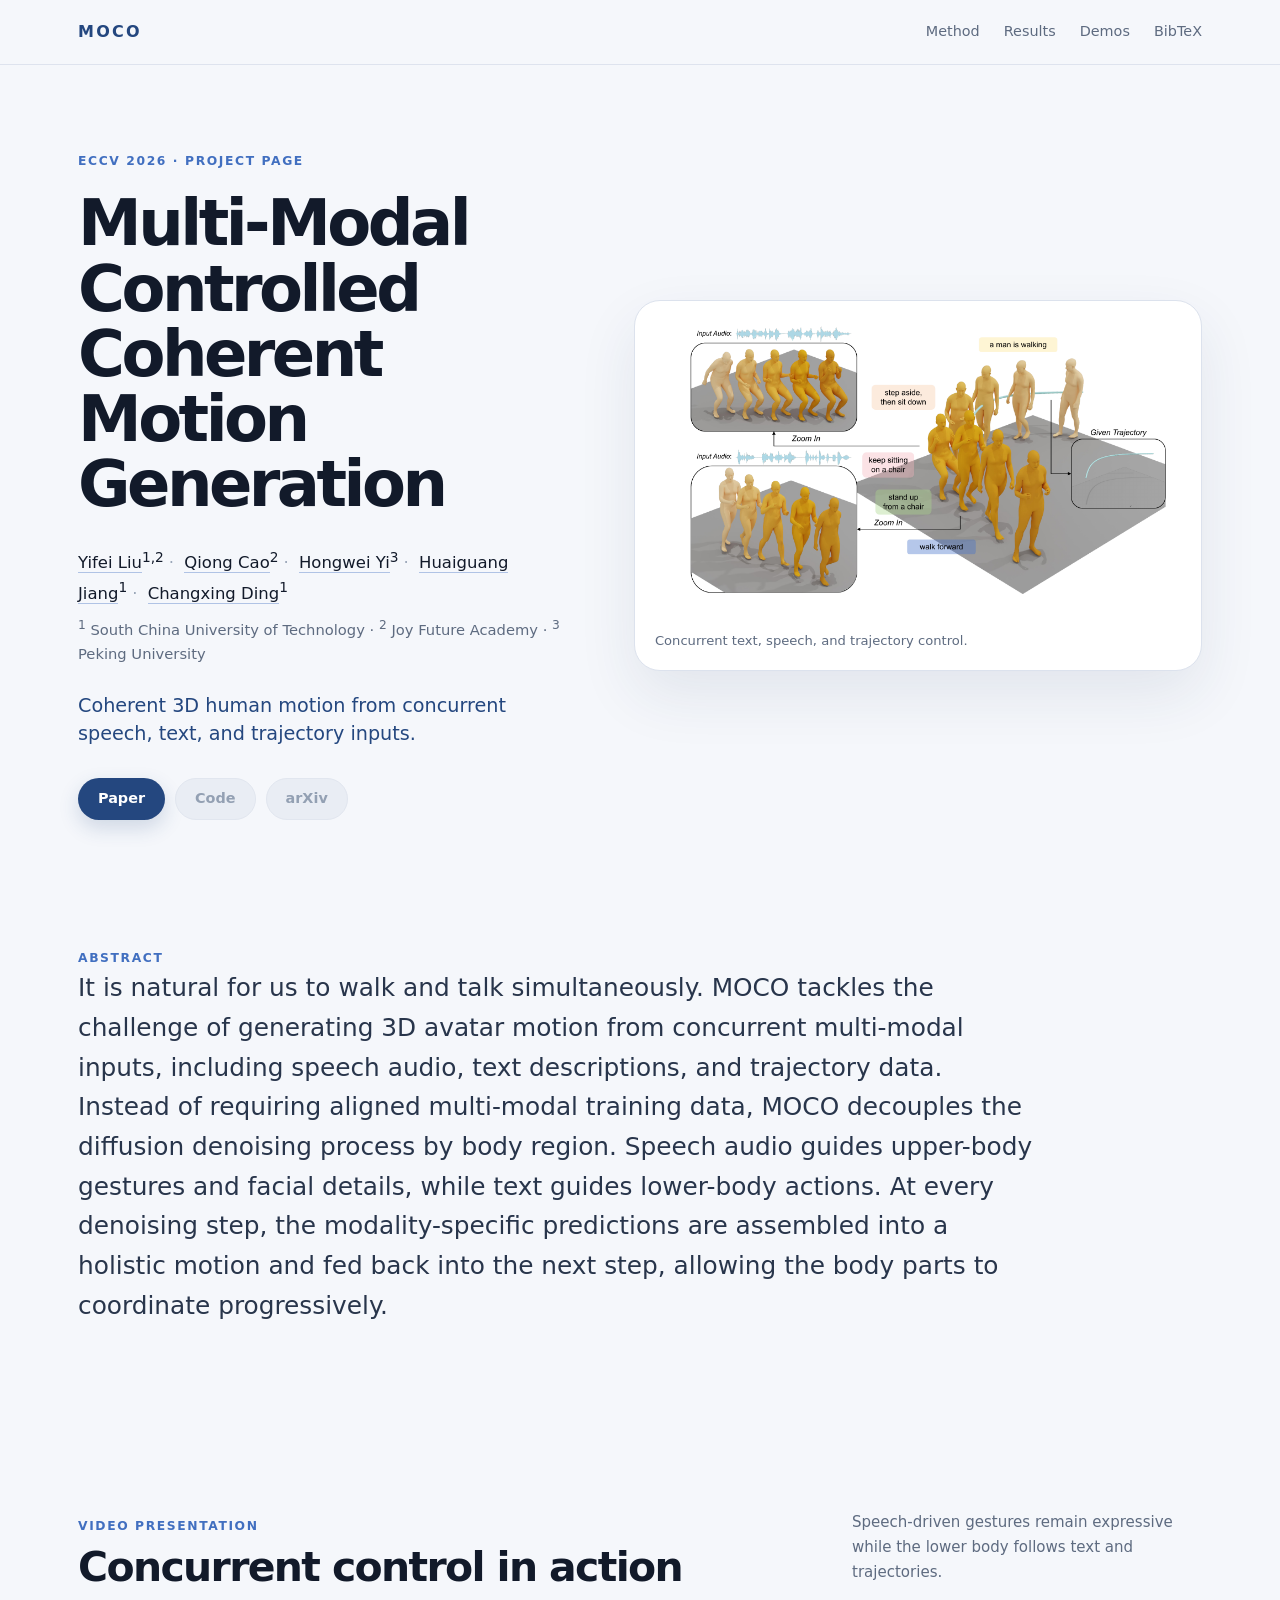
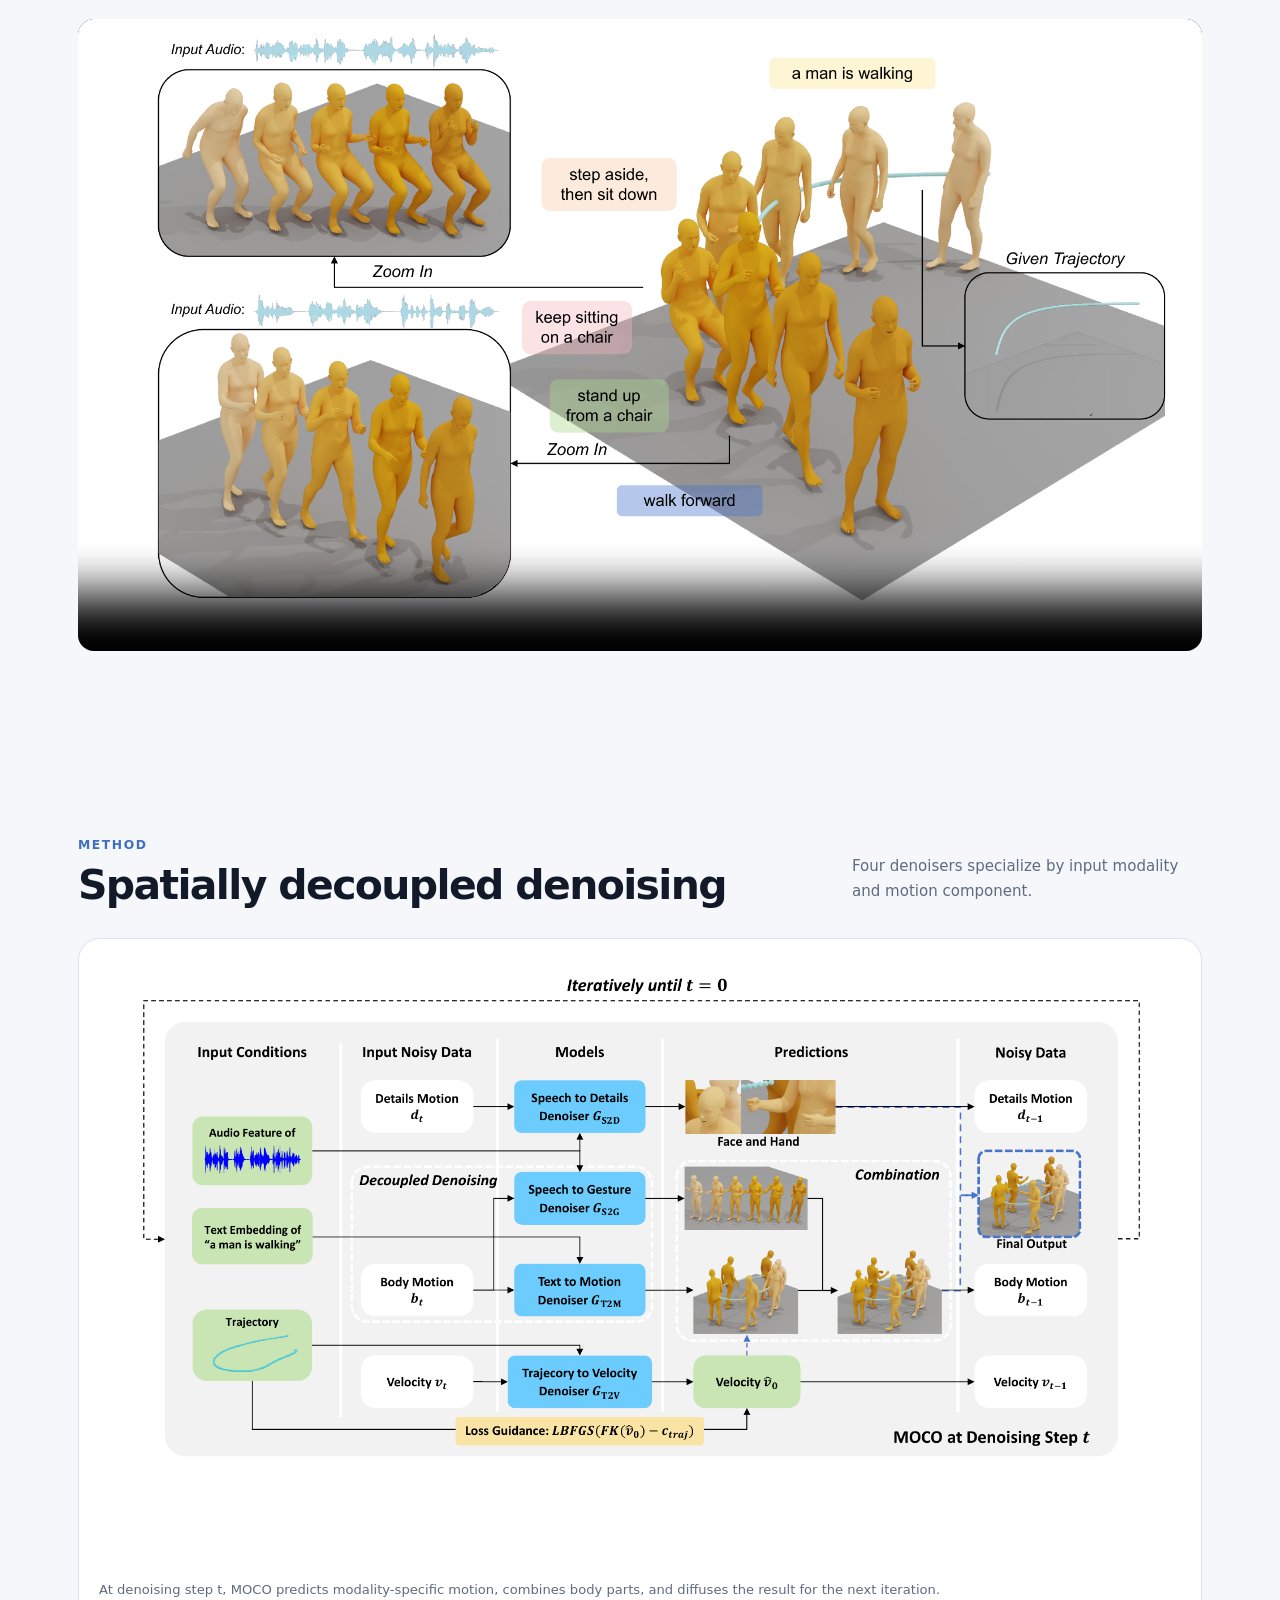
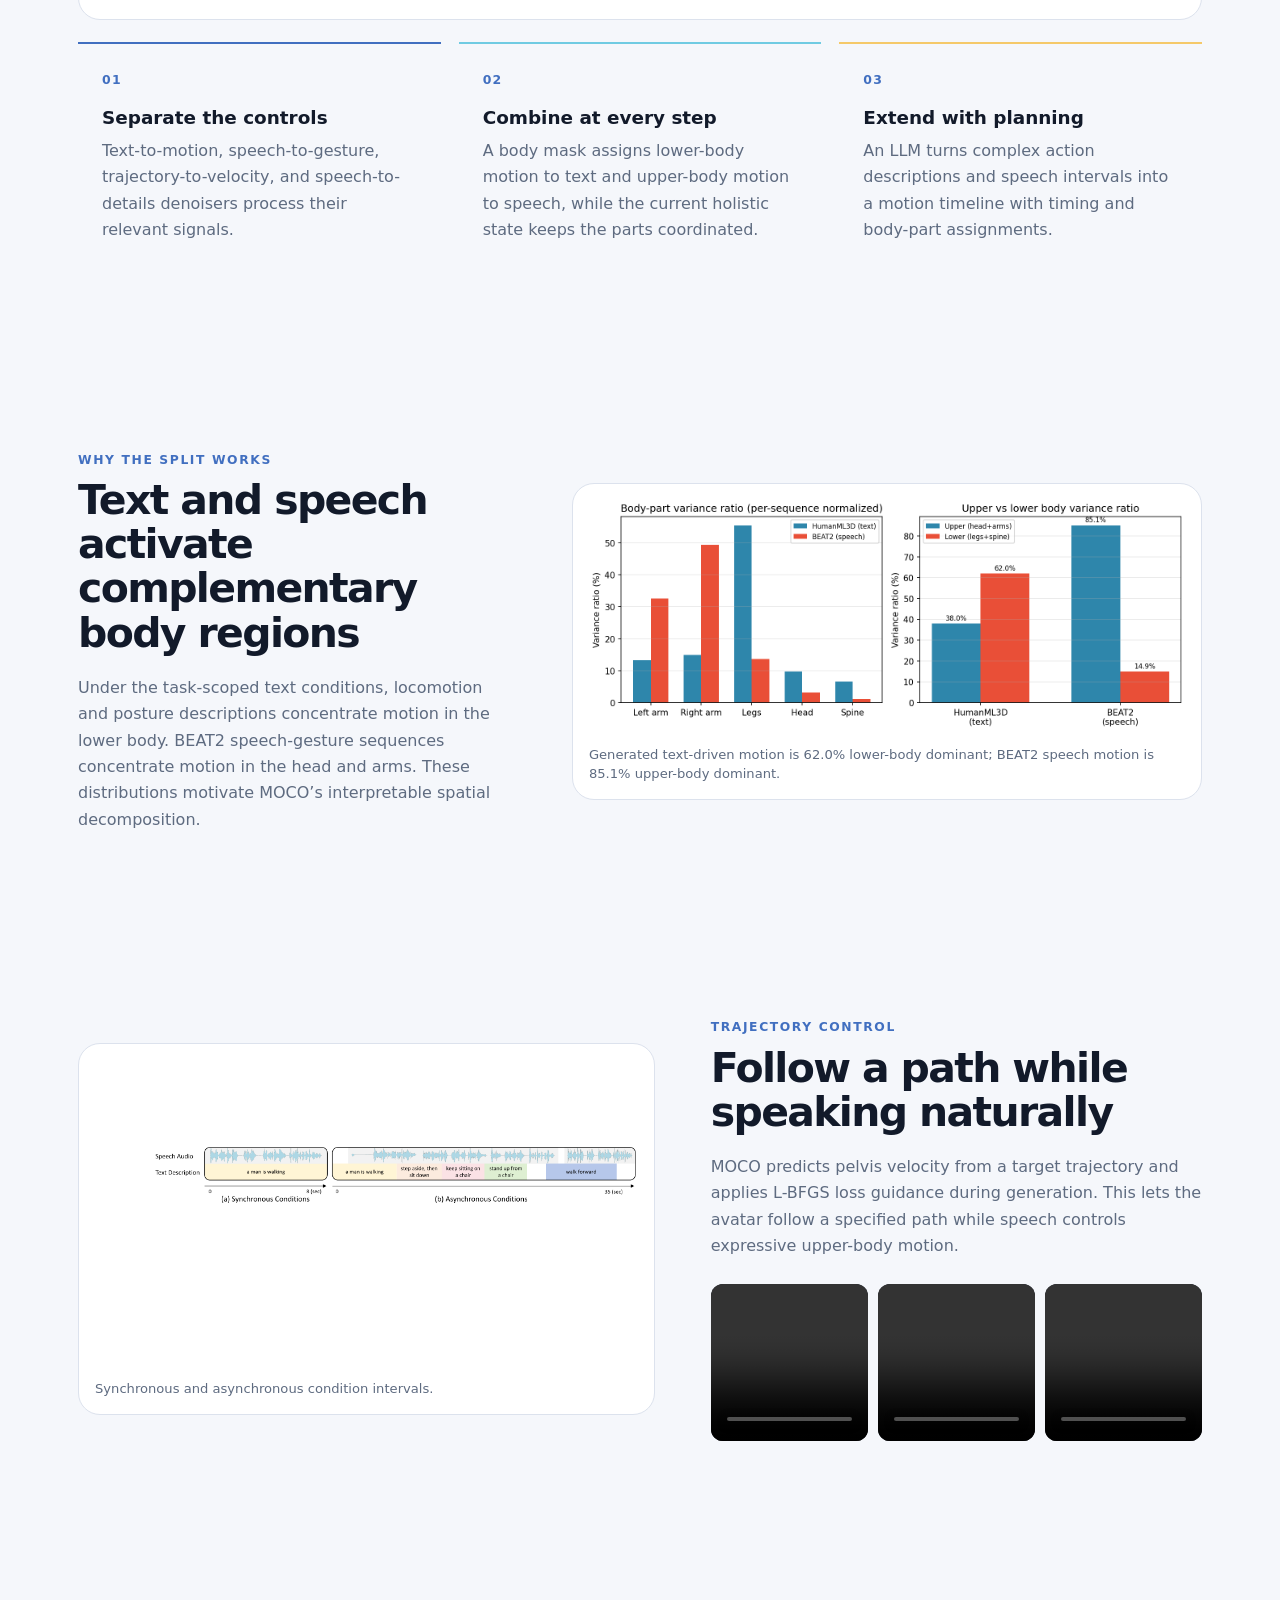
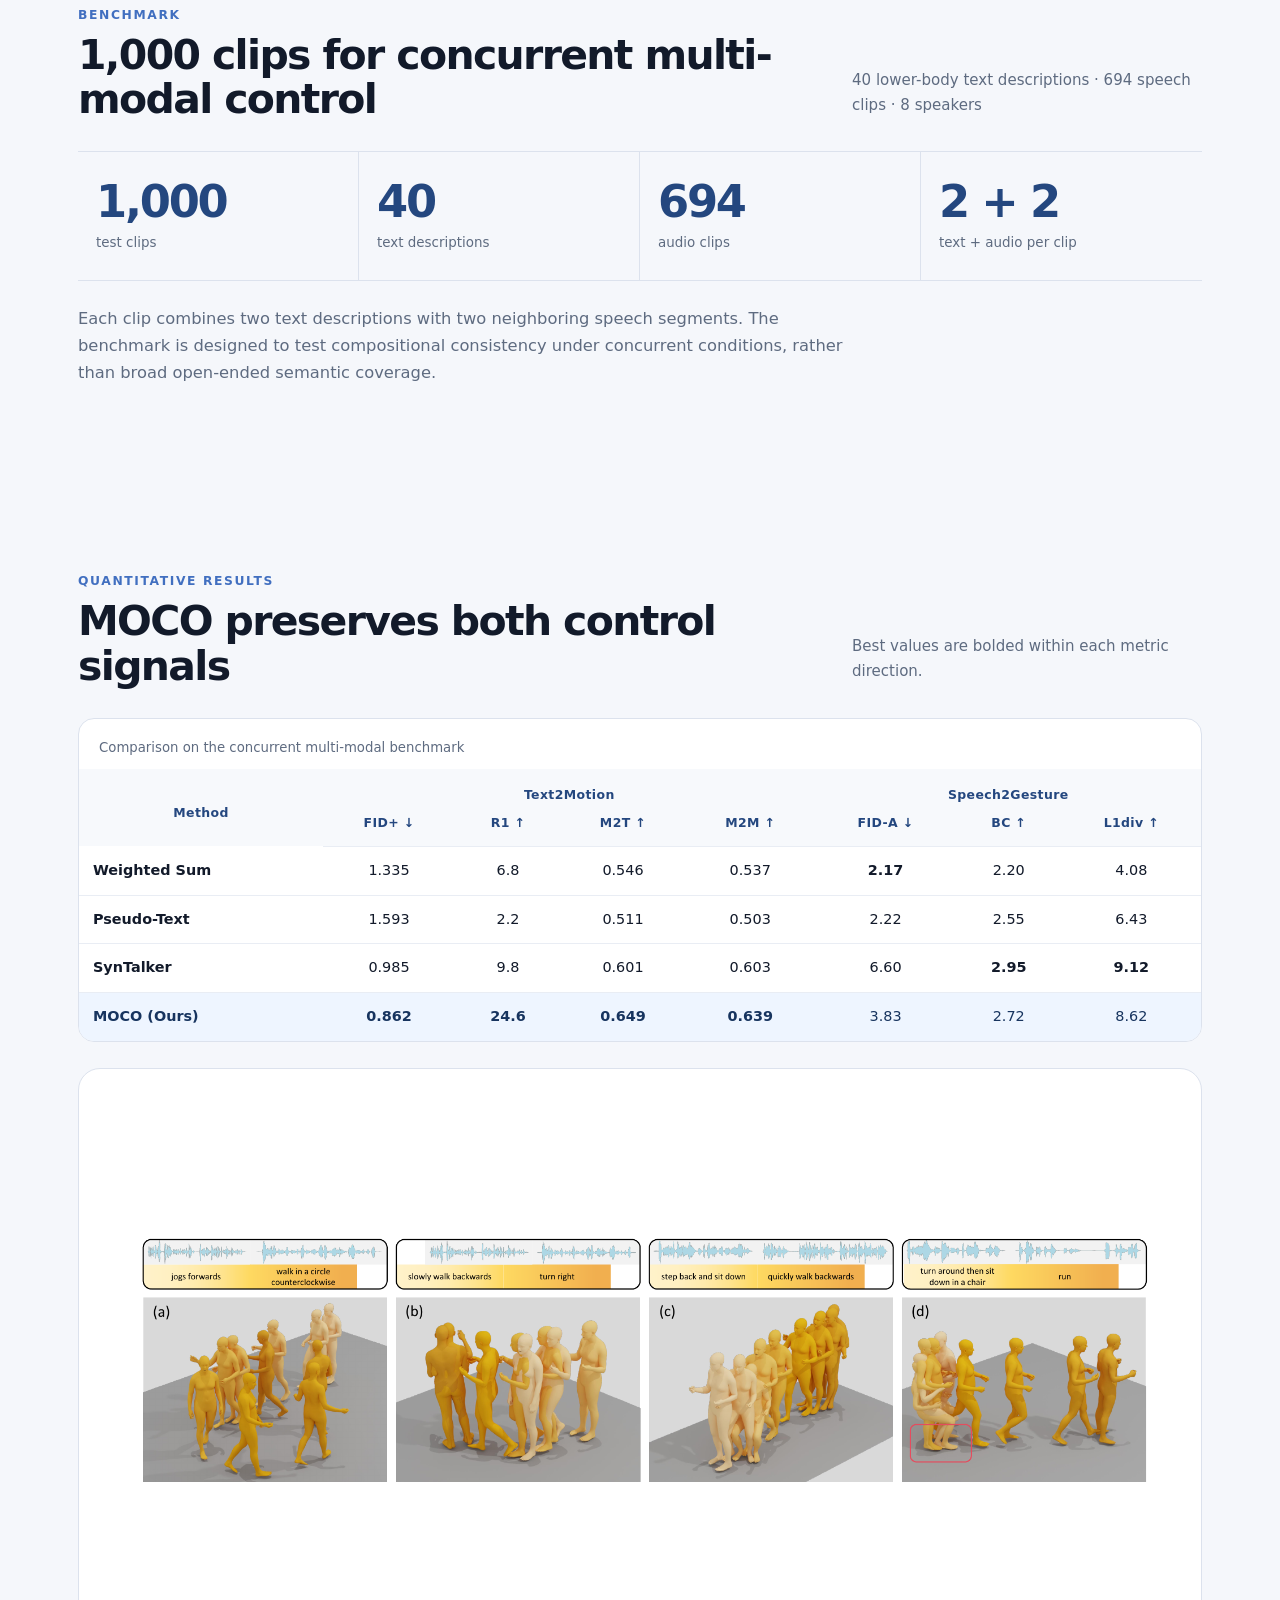
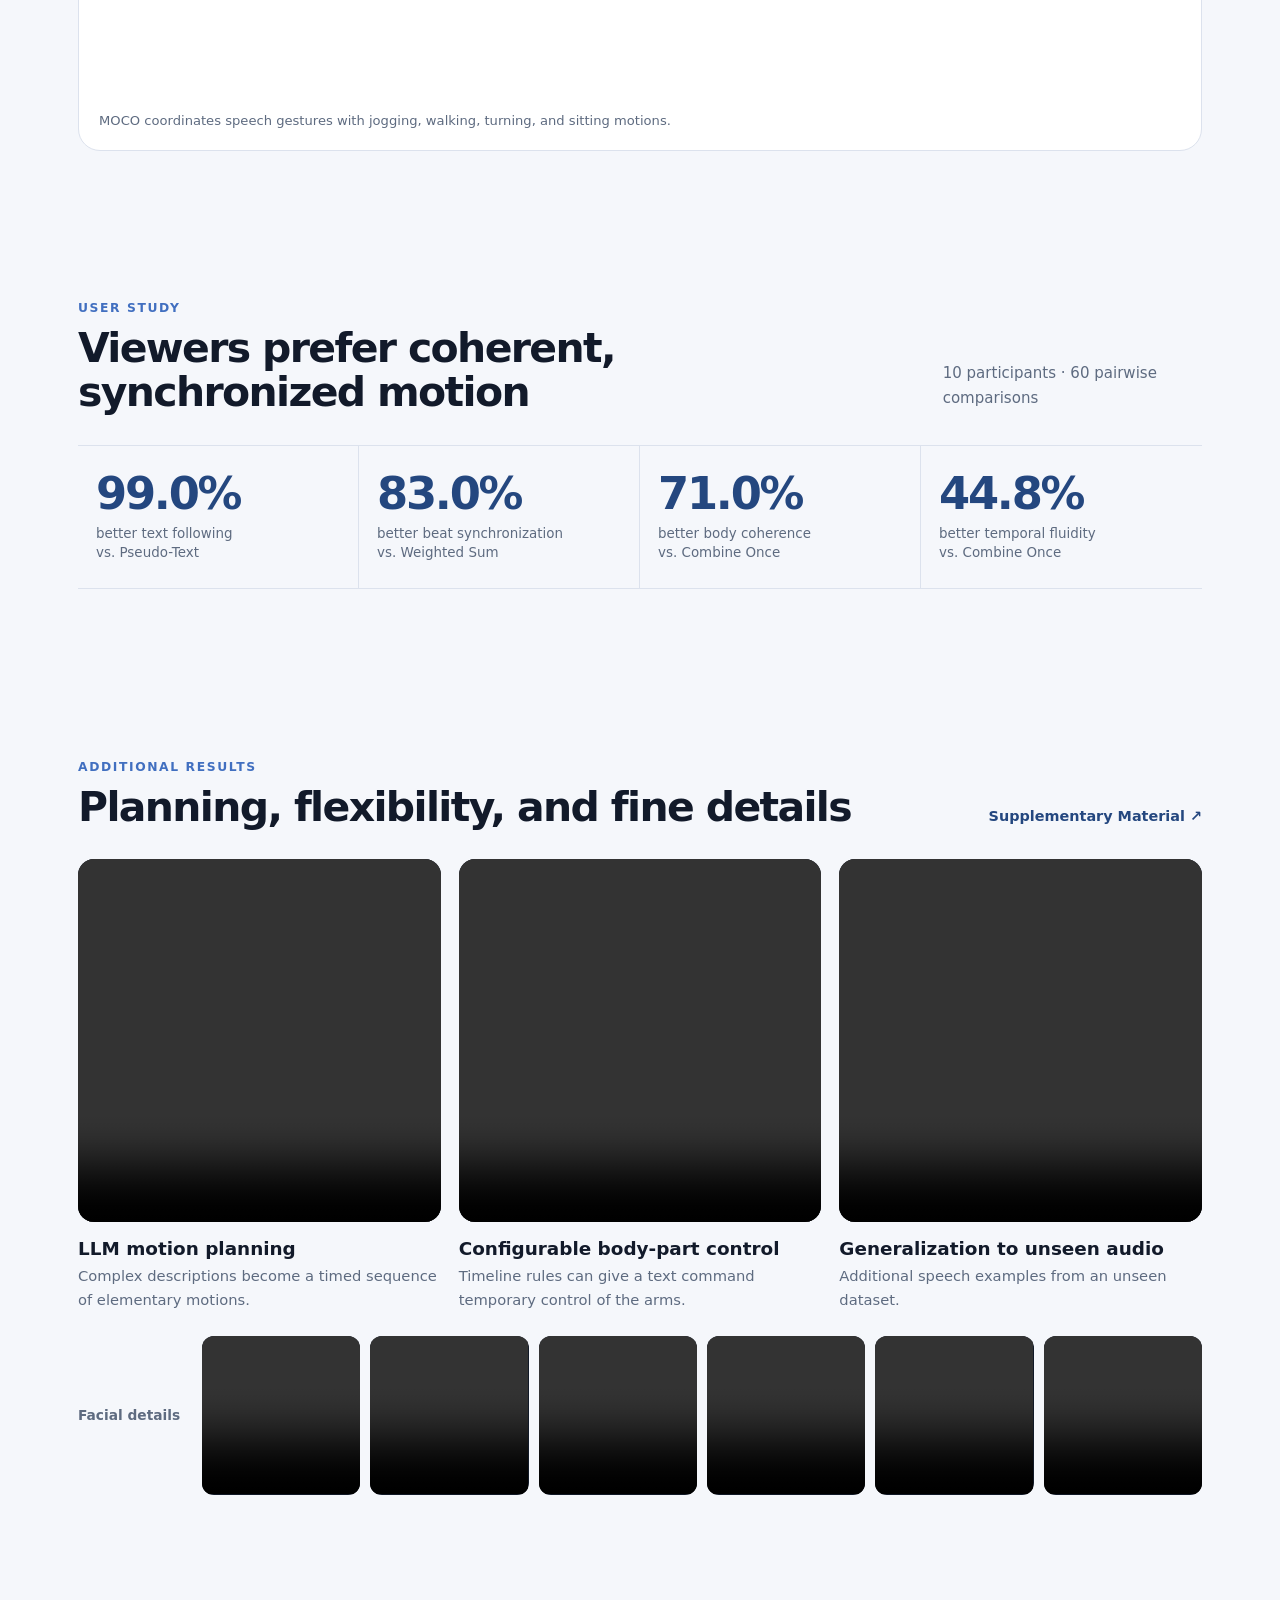
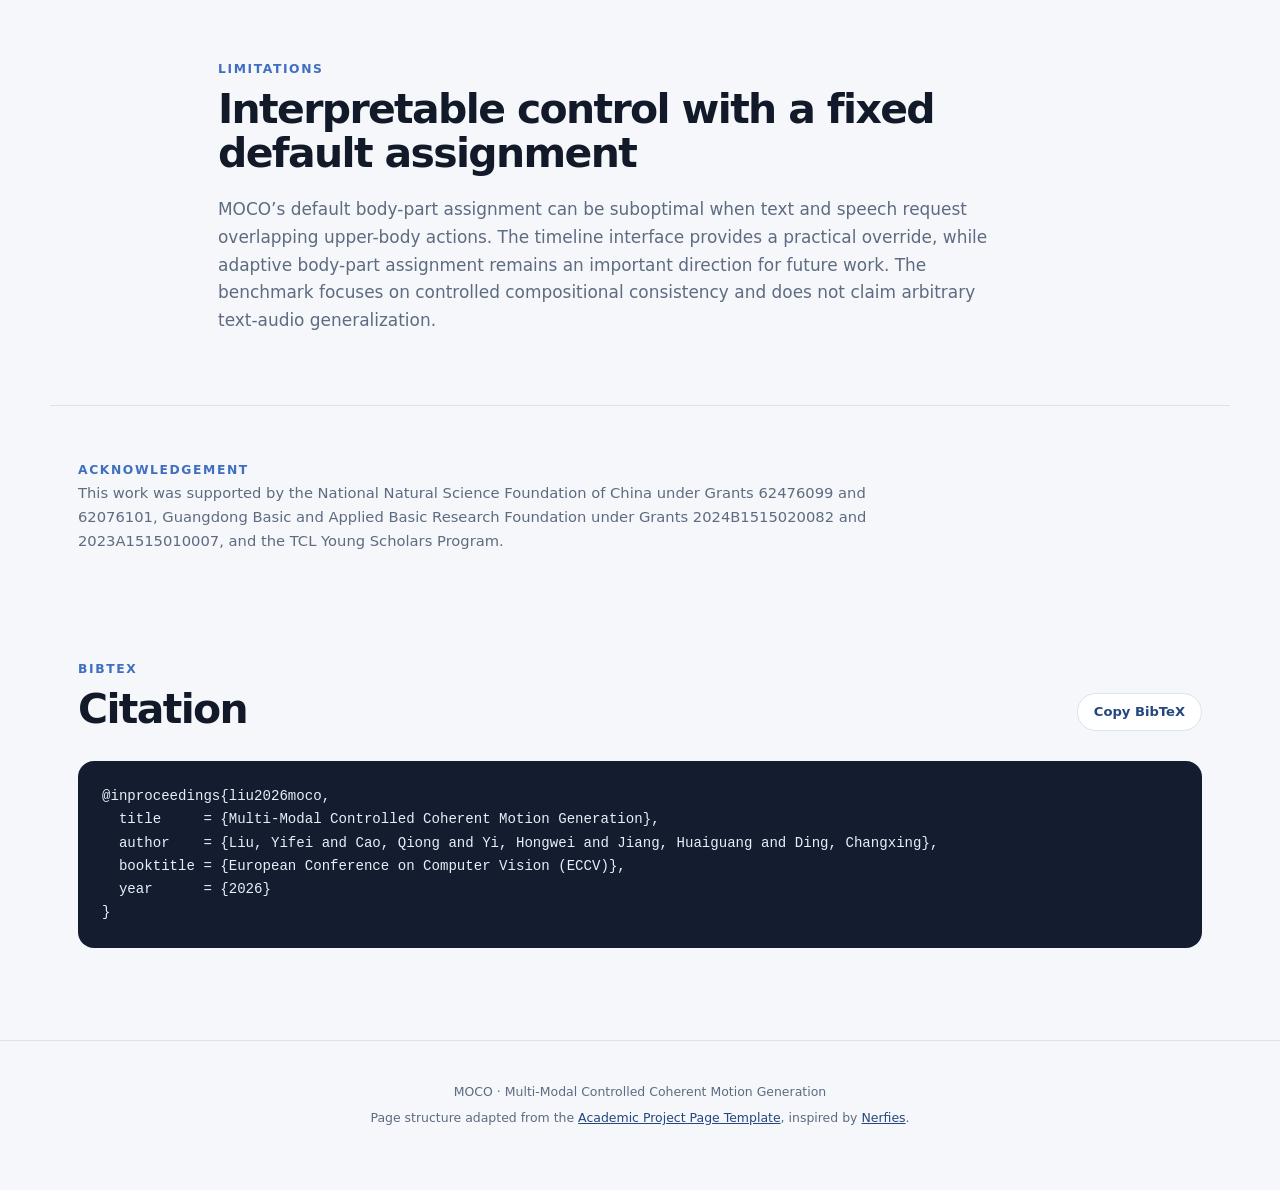
==== MOCO/index.html @ 4dd5d911 "Add MOCO project page" ====
<!doctype html>
<html lang="en">
  <head>
    <meta charset="UTF-8" />
    <meta name="viewport" content="width=device-width, initial-scale=1" />
    <meta name="theme-color" content="#f5f7fb" />
    <meta
      name="description"
      content="MOCO generates coherent 3D human motion from concurrent speech, text, and trajectory inputs."
    />
    <title>MOCO | Multi-Modal Controlled Coherent Motion Generation</title>
    <link rel="stylesheet" href="styles.css" />
  </head>
  <body>
    <header class="site-nav" aria-label="Primary navigation">
      <div class="nav-inner">
        <a class="brand" href="#top" aria-label="MOCO home">MOCO</a>
        <nav class="nav-links">
          <a href="#method">Method</a>
          <a href="#results">Results</a>
          <a href="#demos">Demos</a>
          <a href="#bibtex">BibTeX</a>
        </nav>
      </div>
    </header>

    <main id="top">
      <section class="hero section-shell">
        <div class="hero-copy">
          <p class="eyebrow">ECCV 2026 · Project Page</p>
          <h1>Multi-Modal Controlled Coherent Motion Generation</h1>
          <p class="authors">
            <a href="#authors">Yifei Liu</a><sup>1,2</sup><span>·</span>
            <a href="#authors">Qiong Cao</a><sup>2</sup><span>·</span>
            <a href="#authors">Hongwei Yi</a><sup>3</sup><span>·</span>
            <a href="#authors">Huaiguang Jiang</a><sup>1</sup><span>·</span>
            <a href="#authors">Changxing Ding</a><sup>1</sup>
          </p>
          <p class="affiliations" id="authors">
            <sup>1</sup> South China University of Technology ·
            <sup>2</sup> Joy Future Academy · <sup>3</sup> Peking University
          </p>
          <p class="hero-summary">
            Coherent 3D human motion from concurrent speech, text, and trajectory inputs.
          </p>
          <div class="hero-actions" aria-label="Project links">
            <a class="button button-primary" href="assets/docs/paper.pdf" target="_blank" rel="noreferrer">Paper</a>
            <span class="button button-muted" aria-disabled="true" title="Code link to be added">Code</span>
            <span class="button button-muted" aria-disabled="true" title="arXiv link to be added">arXiv</span>
          </div>
        </div>
        <figure class="hero-figure">
          <img src="assets/images/teaser.png" alt="MOCO generating a walking motion from speech, text, and a trajectory" />
          <figcaption>Concurrent text, speech, and trajectory control.</figcaption>
        </figure>
      </section>

      <section class="section-shell intro-section" id="abstract">
        <div class="section-kicker">Abstract</div>
        <p class="lead">
          It is natural for us to walk and talk simultaneously. MOCO tackles the challenge of
          generating 3D avatar motion from concurrent multi-modal inputs, including speech audio,
          text descriptions, and trajectory data. Instead of requiring aligned multi-modal training
          data, MOCO decouples the diffusion denoising process by body region. Speech audio guides
          upper-body gestures and facial details, while text guides lower-body actions. At every
          denoising step, the modality-specific predictions are assembled into a holistic motion
          and fed back into the next step, allowing the body parts to coordinate progressively.
        </p>
      </section>

      <section class="section-shell media-section" id="demos">
        <div class="section-heading">
          <div>
            <div class="section-kicker">Video Presentation</div>
            <h2>Concurrent control in action</h2>
          </div>
          <p class="section-note">Speech-driven gestures remain expressive while the lower body follows text and trajectories.</p>
        </div>
        <div class="video-frame video-frame-wide">
          <video controls playsinline preload="metadata" poster="assets/images/teaser.png">
            <source src="assets/videos/demo.mp4" type="video/mp4" />
            Your browser does not support the video tag.
          </video>
        </div>
      </section>

      <section class="section-shell" id="method">
        <div class="section-heading">
          <div>
            <div class="section-kicker">Method</div>
            <h2>Spatially decoupled denoising</h2>
          </div>
          <p class="section-note">Four denoisers specialize by input modality and motion component.</p>
        </div>
        <figure class="figure-card figure-card-large">
          <img src="assets/images/framework.png" alt="MOCO framework with speech, text, and trajectory denoisers" loading="lazy" />
          <figcaption>
            At denoising step <em>t</em>, MOCO predicts modality-specific motion, combines body parts,
            and diffuses the result for the next iteration.
          </figcaption>
        </figure>
        <div class="method-grid">
          <article>
            <span class="method-number">01</span>
            <h3>Separate the controls</h3>
            <p>Text-to-motion, speech-to-gesture, trajectory-to-velocity, and speech-to-details denoisers process their relevant signals.</p>
          </article>
          <article>
            <span class="method-number">02</span>
            <h3>Combine at every step</h3>
            <p>A body mask assigns lower-body motion to text and upper-body motion to speech, while the current holistic state keeps the parts coordinated.</p>
          </article>
          <article>
            <span class="method-number">03</span>
            <h3>Extend with planning</h3>
            <p>An LLM turns complex action descriptions and speech intervals into a motion timeline with timing and body-part assignments.</p>
          </article>
        </div>
      </section>

      <section class="section-shell split-section">
        <div class="split-copy">
          <div class="section-kicker">Why the split works</div>
          <h2>Text and speech activate complementary body regions</h2>
          <p>
            Under the task-scoped text conditions, locomotion and posture descriptions concentrate
            motion in the lower body. BEAT2 speech-gesture sequences concentrate motion in the head
            and arms. These distributions motivate MOCO’s interpretable spatial decomposition.
          </p>
        </div>
        <figure class="figure-card">
          <img src="assets/images/body-stats.png" alt="Body-part variance comparison between text-driven and speech-driven motion" loading="lazy" />
          <figcaption>Generated text-driven motion is 62.0% lower-body dominant; BEAT2 speech motion is 85.1% upper-body dominant.</figcaption>
        </figure>
      </section>

      <section class="section-shell split-section trajectory-section">
        <figure class="figure-card">
          <img src="assets/images/condition-example.png" alt="Synchronous and asynchronous multi-modal conditions" loading="lazy" />
          <figcaption>Synchronous and asynchronous condition intervals.</figcaption>
        </figure>
        <div class="split-copy">
          <div class="section-kicker">Trajectory control</div>
          <h2>Follow a path while speaking naturally</h2>
          <p>
            MOCO predicts pelvis velocity from a target trajectory and applies L-BFGS loss guidance
            during generation. This lets the avatar follow a specified path while speech controls
            expressive upper-body motion.
          </p>
          <div class="mini-video-grid" aria-label="Trajectory control examples">
            <video controls playsinline preload="none"><source src="assets/videos/trajectory-1.mp4" type="video/mp4" /></video>
            <video controls playsinline preload="none"><source src="assets/videos/trajectory-2.mp4" type="video/mp4" /></video>
            <video controls playsinline preload="none"><source src="assets/videos/trajectory-3.mp4" type="video/mp4" /></video>
          </div>
        </div>
      </section>

      <section class="section-shell benchmark-section">
        <div class="section-heading">
          <div>
            <div class="section-kicker">Benchmark</div>
            <h2>1,000 clips for concurrent multi-modal control</h2>
          </div>
          <p class="section-note">40 lower-body text descriptions · 694 speech clips · 8 speakers</p>
        </div>
        <div class="benchmark-strip">
          <div><strong>1,000</strong><span>test clips</span></div>
          <div><strong>40</strong><span>text descriptions</span></div>
          <div><strong>694</strong><span>audio clips</span></div>
          <div><strong>2 + 2</strong><span>text + audio per clip</span></div>
        </div>
        <p class="benchmark-copy">
          Each clip combines two text descriptions with two neighboring speech segments. The
          benchmark is designed to test compositional consistency under concurrent conditions,
          rather than broad open-ended semantic coverage.
        </p>
      </section>

      <section class="section-shell" id="results">
        <div class="section-heading">
          <div>
            <div class="section-kicker">Quantitative results</div>
            <h2>MOCO preserves both control signals</h2>
          </div>
          <p class="section-note">Best values are bolded within each metric direction.</p>
        </div>
        <div class="table-wrap">
          <table>
            <caption>Comparison on the concurrent multi-modal benchmark</caption>
            <thead>
              <tr>
                <th rowspan="2">Method</th>
                <th colspan="4">Text2Motion</th>
                <th colspan="3">Speech2Gesture</th>
              </tr>
              <tr>
                <th>FID+ ↓</th><th>R1 ↑</th><th>M2T ↑</th><th>M2M ↑</th>
                <th>FID-A ↓</th><th>BC ↑</th><th>L1div ↑</th>
              </tr>
            </thead>
            <tbody>
              <tr><th>Weighted Sum</th><td>1.335</td><td>6.8</td><td>0.546</td><td>0.537</td><td><strong>2.17</strong></td><td>2.20</td><td>4.08</td></tr>
              <tr><th>Pseudo-Text</th><td>1.593</td><td>2.2</td><td>0.511</td><td>0.503</td><td>2.22</td><td>2.55</td><td>6.43</td></tr>
              <tr><th>SynTalker</th><td>0.985</td><td>9.8</td><td>0.601</td><td>0.603</td><td>6.60</td><td><strong>2.95</strong></td><td><strong>9.12</strong></td></tr>
              <tr class="ours"><th>MOCO (Ours)</th><td><strong>0.862</strong></td><td><strong>24.6</strong></td><td><strong>0.649</strong></td><td><strong>0.639</strong></td><td>3.83</td><td>2.72</td><td>8.62</td></tr>
            </tbody>
          </table>
        </div>
        <figure class="figure-card figure-card-large result-figure">
          <img src="assets/images/qualitative.png" alt="Qualitative samples generated by MOCO" loading="lazy" />
          <figcaption>MOCO coordinates speech gestures with jogging, walking, turning, and sitting motions.</figcaption>
        </figure>
      </section>

      <section class="section-shell study-section">
        <div class="section-heading">
          <div>
            <div class="section-kicker">User study</div>
            <h2>Viewers prefer coherent, synchronized motion</h2>
          </div>
          <p class="section-note">10 participants · 60 pairwise comparisons</p>
        </div>
        <div class="preference-grid">
          <div><strong>99.0%</strong><span>better text following<br />vs. Pseudo-Text</span></div>
          <div><strong>83.0%</strong><span>better beat synchronization<br />vs. Weighted Sum</span></div>
          <div><strong>71.0%</strong><span>better body coherence<br />vs. Combine Once</span></div>
          <div><strong>44.8%</strong><span>better temporal fluidity<br />vs. Combine Once</span></div>
        </div>
      </section>

      <section class="section-shell gallery-section">
        <div class="section-heading">
          <div>
            <div class="section-kicker">Additional results</div>
            <h2>Planning, flexibility, and fine details</h2>
          </div>
          <a class="text-link" href="assets/docs/supplementary.pdf" target="_blank" rel="noreferrer">Supplementary Material ↗</a>
        </div>
        <div class="video-gallery">
          <article class="gallery-item gallery-item-wide">
            <div class="video-frame"><video controls playsinline preload="none"><source src="assets/videos/motion-planning.mp4" type="video/mp4" /></video></div>
            <h3>LLM motion planning</h3>
            <p>Complex descriptions become a timed sequence of elementary motions.</p>
          </article>
          <article class="gallery-item gallery-item-wide">
            <div class="video-frame"><video controls playsinline preload="none"><source src="assets/videos/flexibility.mp4" type="video/mp4" /></video></div>
            <h3>Configurable body-part control</h3>
            <p>Timeline rules can give a text command temporary control of the arms.</p>
          </article>
          <article class="gallery-item gallery-item-wide">
            <div class="video-frame"><video controls playsinline preload="none"><source src="assets/videos/generalization.mp4" type="video/mp4" /></video></div>
            <h3>Generalization to unseen audio</h3>
            <p>Additional speech examples from an unseen dataset.</p>
          </article>
        </div>
        <div class="facial-row" aria-label="Facial detail examples">
          <div class="facial-label">Facial details</div>
          <video controls playsinline preload="none"><source src="assets/videos/facial-video_1.mp4" type="video/mp4" /></video>
          <video controls playsinline preload="none"><source src="assets/videos/facial-video_2.mp4" type="video/mp4" /></video>
          <video controls playsinline preload="none"><source src="assets/videos/facial-video_3.mp4" type="video/mp4" /></video>
          <video controls playsinline preload="none"><source src="assets/videos/facial-video_4.mp4" type="video/mp4" /></video>
          <video controls playsinline preload="none"><source src="assets/videos/facial-video_5.mp4" type="video/mp4" /></video>
          <video controls playsinline preload="none"><source src="assets/videos/facial-video_6.mp4" type="video/mp4" /></video>
        </div>
      </section>

      <section class="section-shell limitations-section">
        <div class="section-kicker">Limitations</div>
        <h2>Interpretable control with a fixed default assignment</h2>
        <p>
          MOCO’s default body-part assignment can be suboptimal when text and speech request
          overlapping upper-body actions. The timeline interface provides a practical override, while
          adaptive body-part assignment remains an important direction for future work. The benchmark
          focuses on controlled compositional consistency and does not claim arbitrary text-audio
          generalization.
        </p>
      </section>

      <section class="section-shell ack-section">
        <div class="section-kicker">Acknowledgement</div>
        <p>
          This work was supported by the National Natural Science Foundation of China under Grants
          62476099 and 62076101, Guangdong Basic and Applied Basic Research Foundation under Grants
          2024B1515020082 and 2023A1515010007, and the TCL Young Scholars Program.
        </p>
      </section>

      <section class="section-shell bibtex-section" id="bibtex">
        <div class="section-heading">
          <div>
            <div class="section-kicker">BibTeX</div>
            <h2>Citation</h2>
          </div>
          <button class="copy-button" type="button" data-copy-target="bibtex-code">Copy BibTeX</button>
        </div>
        <pre id="bibtex-code"><code>@inproceedings{liu2026moco,
  title     = {Multi-Modal Controlled Coherent Motion Generation},
  author    = {Liu, Yifei and Cao, Qiong and Yi, Hongwei and Jiang, Huaiguang and Ding, Changxing},
  booktitle = {European Conference on Computer Vision (ECCV)},
  year      = {2026}
}</code></pre>
      </section>
    </main>

    <footer class="site-footer">
      <p>MOCO · Multi-Modal Controlled Coherent Motion Generation</p>
      <p>Page structure adapted from the <a href="https://github.com/eliahuhorwitz/Academic-project-page-template" target="_blank" rel="noreferrer">Academic Project Page Template</a>, inspired by <a href="https://nerfies.github.io/" target="_blank" rel="noreferrer">Nerfies</a>.</p>
    </footer>
    <script src="script.js"></script>
  </body>
</html>
---- MOCO/styles.css ----
:root {
  --ink: #121a2a;
  --muted: #5e6b80;
  --line: #dce2ed;
  --surface: #ffffff;
  --canvas: #f5f7fb;
  --blue: #416fc0;
  --blue-dark: #24477f;
  --cyan: #70cbe2;
  --gold: #f5c969;
  --max: 1180px;
  font-family: Inter, ui-sans-serif, system-ui, -apple-system, BlinkMacSystemFont, "Segoe UI", sans-serif;
  color: var(--ink);
  background: var(--canvas);
  font-synthesis: none;
  text-rendering: optimizeLegibility;
}

* { box-sizing: border-box; }
html { scroll-behavior: smooth; }
body { margin: 0; background: var(--canvas); line-height: 1.65; }
img, video { display: block; max-width: 100%; }
a { color: inherit; }

.site-nav {
  position: sticky;
  top: 0;
  z-index: 10;
  background: rgba(245, 247, 251, 0.92);
  border-bottom: 1px solid rgba(220, 226, 237, 0.9);
  backdrop-filter: blur(14px);
}
.nav-inner { max-width: var(--max); margin: 0 auto; padding: 0 28px; height: 64px; display: flex; align-items: center; justify-content: space-between; }
.brand { text-decoration: none; font-weight: 850; letter-spacing: 0.14em; font-size: 1rem; color: var(--blue-dark); }
.nav-links { display: flex; gap: 24px; font-size: 0.9rem; color: var(--muted); }
.nav-links a { text-decoration: none; }
.nav-links a:hover, .text-link:hover { color: var(--blue); }

.section-shell { max-width: var(--max); margin: 0 auto; padding: 92px 28px; }
.hero { min-height: 720px; padding-top: 86px; display: grid; grid-template-columns: minmax(0, 0.92fr) minmax(0, 1.08fr); gap: 72px; align-items: center; }
.hero-copy { max-width: 580px; }
.eyebrow, .section-kicker { color: var(--blue); font-size: 0.77rem; font-weight: 800; letter-spacing: 0.13em; text-transform: uppercase; }
.eyebrow { margin: 0 0 20px; }
h1, h2, h3, p { margin-top: 0; }
h1 { font-size: clamp(2.8rem, 5vw, 5.2rem); line-height: 1.02; letter-spacing: -0.055em; margin-bottom: 28px; }
h2 { font-size: clamp(2rem, 3.2vw, 3.1rem); line-height: 1.08; letter-spacing: -0.04em; margin: 8px 0 20px; }
h3 { font-size: 1.15rem; line-height: 1.2; margin-bottom: 9px; }
.authors { font-size: 1.03rem; margin-bottom: 8px; }
.authors a { text-decoration: none; border-bottom: 1px solid rgba(65, 111, 192, 0.38); }
.authors span { color: #9aa6b8; margin: 0 5px; }
.affiliations { color: var(--muted); font-size: 0.92rem; margin-bottom: 26px; }
.hero-summary { font-size: 1.2rem; line-height: 1.45; color: var(--blue-dark); max-width: 480px; margin-bottom: 30px; }
.hero-actions { display: flex; flex-wrap: wrap; gap: 10px; }
.button { display: inline-flex; align-items: center; justify-content: center; min-height: 42px; padding: 0 19px; border-radius: 999px; font-size: 0.9rem; font-weight: 750; text-decoration: none; border: 1px solid transparent; }
.button-primary { color: #fff; background: var(--blue-dark); box-shadow: 0 8px 20px rgba(36, 71, 127, 0.18); }
.button-primary:hover { background: #17345f; }
.button-muted { color: #93a0b3; background: #e9edf4; border-color: #e1e6ef; cursor: default; }
.hero-figure { margin: 0; padding: 18px; background: var(--surface); border: 1px solid var(--line); border-radius: 26px; box-shadow: 0 24px 60px rgba(33, 52, 86, 0.09); }
.hero-figure img { width: 100%; border-radius: 16px; background: #fff; }
figcaption { color: var(--muted); font-size: 0.82rem; line-height: 1.45; padding: 13px 2px 2px; }

.intro-section { padding-top: 36px; padding-bottom: 90px; }
.lead { max-width: 960px; font-size: clamp(1.22rem, 2vw, 1.55rem); line-height: 1.6; color: #28354b; }
.section-heading { display: flex; align-items: end; justify-content: space-between; gap: 40px; margin-bottom: 30px; }
.section-heading h2 { margin-bottom: 0; }
.section-note { max-width: 350px; color: var(--muted); font-size: 0.94rem; margin-bottom: 4px; }
.figure-card { margin: 0; padding: 14px; background: var(--surface); border: 1px solid var(--line); border-radius: 22px; }
.figure-card img { width: 100%; border-radius: 12px; background: #fff; }
.figure-card-large { padding: 18px; }
.figure-card-large img { border-radius: 14px; }
.media-section { padding-top: 70px; }
.video-frame { overflow: hidden; border-radius: 16px; background: #111927; }
.video-frame video { width: 100%; aspect-ratio: 1 / 1; object-fit: contain; background: #0e1523; }
.video-frame-wide video { aspect-ratio: 16 / 9; }

.method-grid { display: grid; grid-template-columns: repeat(3, 1fr); gap: 18px; margin-top: 22px; }
.method-grid article { padding: 26px 24px 22px; border-top: 2px solid var(--line); }
.method-grid article:nth-child(1) { border-color: var(--blue); }
.method-grid article:nth-child(2) { border-color: var(--cyan); }
.method-grid article:nth-child(3) { border-color: var(--gold); }
.method-number { display: block; color: var(--blue); font-size: 0.78rem; font-weight: 850; letter-spacing: 0.1em; margin-bottom: 16px; }
.method-grid p, .split-copy p, .benchmark-copy, .limitations-section p, .ack-section p { color: var(--muted); margin-bottom: 0; }

.split-section { display: grid; grid-template-columns: minmax(0, 0.82fr) minmax(0, 1.18fr); gap: 56px; align-items: center; }
.split-copy { max-width: 520px; }
.split-copy h2 { max-width: 520px; }
.trajectory-section { grid-template-columns: minmax(0, 1.08fr) minmax(0, 0.92fr); }
.trajectory-section .split-copy { order: 2; }
.mini-video-grid { display: grid; grid-template-columns: repeat(3, 1fr); gap: 10px; margin-top: 24px; }
.mini-video-grid video { width: 100%; aspect-ratio: 1 / 1; object-fit: cover; border-radius: 12px; background: #111927; }

.benchmark-section { padding-top: 72px; }
.benchmark-strip { display: grid; grid-template-columns: repeat(4, 1fr); border-top: 1px solid var(--line); border-bottom: 1px solid var(--line); margin-bottom: 25px; }
.benchmark-strip div { padding: 28px 18px; border-right: 1px solid var(--line); }
.benchmark-strip div:last-child { border-right: 0; }
.benchmark-strip strong, .preference-grid strong { display: block; font-size: clamp(1.9rem, 3.5vw, 3.1rem); line-height: 1; letter-spacing: -0.05em; color: var(--blue-dark); }
.benchmark-strip span, .preference-grid span { display: block; margin-top: 9px; color: var(--muted); font-size: 0.84rem; line-height: 1.35; }
.benchmark-copy { max-width: 780px; font-size: 1.02rem; }

.table-wrap { overflow-x: auto; border: 1px solid var(--line); border-radius: 16px; background: var(--surface); }
table { width: 100%; min-width: 780px; border-collapse: collapse; font-size: 0.9rem; }
caption { text-align: left; padding: 18px 20px 10px; color: var(--muted); font-size: 0.83rem; }
th, td { padding: 12px 14px; text-align: center; border-bottom: 1px solid #e9edf4; white-space: nowrap; }
thead th { color: var(--blue-dark); font-size: 0.78rem; letter-spacing: 0.03em; background: #f7f9fc; }
thead tr:first-child th { border-bottom: 0; padding-top: 16px; padding-bottom: 4px; }
thead tr:last-child th { padding-top: 4px; }
tbody th { text-align: left; font-weight: 700; }
tbody tr:last-child th, tbody tr:last-child td { border-bottom: 0; }
tbody tr.ours { background: #eef5ff; color: #17345f; }
.result-figure { margin-top: 26px; }

.study-section { padding-top: 55px; }
.preference-grid { display: grid; grid-template-columns: repeat(4, 1fr); border-top: 1px solid var(--line); border-bottom: 1px solid var(--line); }
.preference-grid div { padding: 26px 18px; border-right: 1px solid var(--line); }
.preference-grid div:last-child { border-right: 0; }

.gallery-section { padding-top: 76px; }
.text-link { color: var(--blue-dark); font-weight: 750; text-decoration: none; font-size: 0.9rem; }
.video-gallery { display: grid; grid-template-columns: repeat(3, 1fr); gap: 18px; }
.gallery-item { min-width: 0; }
.gallery-item h3 { margin: 16px 0 4px; }
.gallery-item p { color: var(--muted); font-size: 0.92rem; margin-bottom: 0; }
.facial-row { display: grid; grid-template-columns: 0.72fr repeat(6, 1fr); gap: 10px; align-items: center; margin-top: 24px; }
.facial-row video { width: 100%; aspect-ratio: 1 / 1; object-fit: cover; border-radius: 12px; background: #111927; }
.facial-label { color: var(--muted); font-size: 0.86rem; font-weight: 750; }

.limitations-section { max-width: 900px; padding-top: 72px; padding-bottom: 70px; }
.limitations-section h2 { max-width: 760px; }
.limitations-section p { max-width: 800px; font-size: 1.06rem; }
.ack-section { border-top: 1px solid var(--line); padding-top: 54px; padding-bottom: 50px; }
.ack-section p { max-width: 820px; font-size: 0.92rem; }
.bibtex-section { padding-top: 55px; }
.copy-button { border: 1px solid var(--line); background: var(--surface); color: var(--blue-dark); border-radius: 999px; min-height: 38px; padding: 0 16px; font: inherit; font-size: 0.82rem; font-weight: 750; cursor: pointer; }
.copy-button:hover { border-color: var(--blue); }
pre { overflow-x: auto; margin: 0; padding: 24px; border-radius: 16px; background: #141d2f; color: #e8eef9; font: 0.88rem/1.65 ui-monospace, SFMono-Regular, Menlo, Consolas, monospace; }
.site-footer { padding: 36px 28px 56px; border-top: 1px solid var(--line); text-align: center; color: var(--muted); font-size: 0.78rem; }
.site-footer p { margin: 5px 0; }
.site-footer a { color: var(--blue-dark); }

@media (max-width: 900px) {
  .hero { grid-template-columns: 1fr; gap: 38px; min-height: auto; }
  .hero-copy { max-width: 680px; }
  .hero-figure { max-width: 780px; }
  .split-section, .trajectory-section { grid-template-columns: 1fr; gap: 30px; }
  .trajectory-section .split-copy { order: initial; }
  .facial-row { grid-template-columns: repeat(3, 1fr); }
  .facial-label { grid-column: 1 / -1; }
}

@media (max-width: 680px) {
  .nav-inner { height: 58px; padding: 0 18px; }
  .nav-links { gap: 12px; font-size: 0.78rem; }
  .section-shell { padding: 64px 18px; }
  .hero { padding-top: 54px; }
  h1 { font-size: clamp(2.6rem, 13vw, 4rem); }
  h2 { font-size: 2rem; }
  .section-heading { display: block; }
  .section-note { margin-top: 14px; }
  .method-grid, .video-gallery { grid-template-columns: 1fr; }
  .benchmark-strip, .preference-grid { grid-template-columns: repeat(2, 1fr); }
  .benchmark-strip div:nth-child(2), .preference-grid div:nth-child(2) { border-right: 0; }
  .benchmark-strip div:nth-child(-n+2), .preference-grid div:nth-child(-n+2) { border-bottom: 1px solid var(--line); }
  .benchmark-strip div { padding: 22px 14px; }
  .preference-grid div { padding: 22px 14px; }
  .mini-video-grid { gap: 7px; }
  .facial-row { gap: 7px; }
  pre { padding: 17px; font-size: 0.78rem; }
}
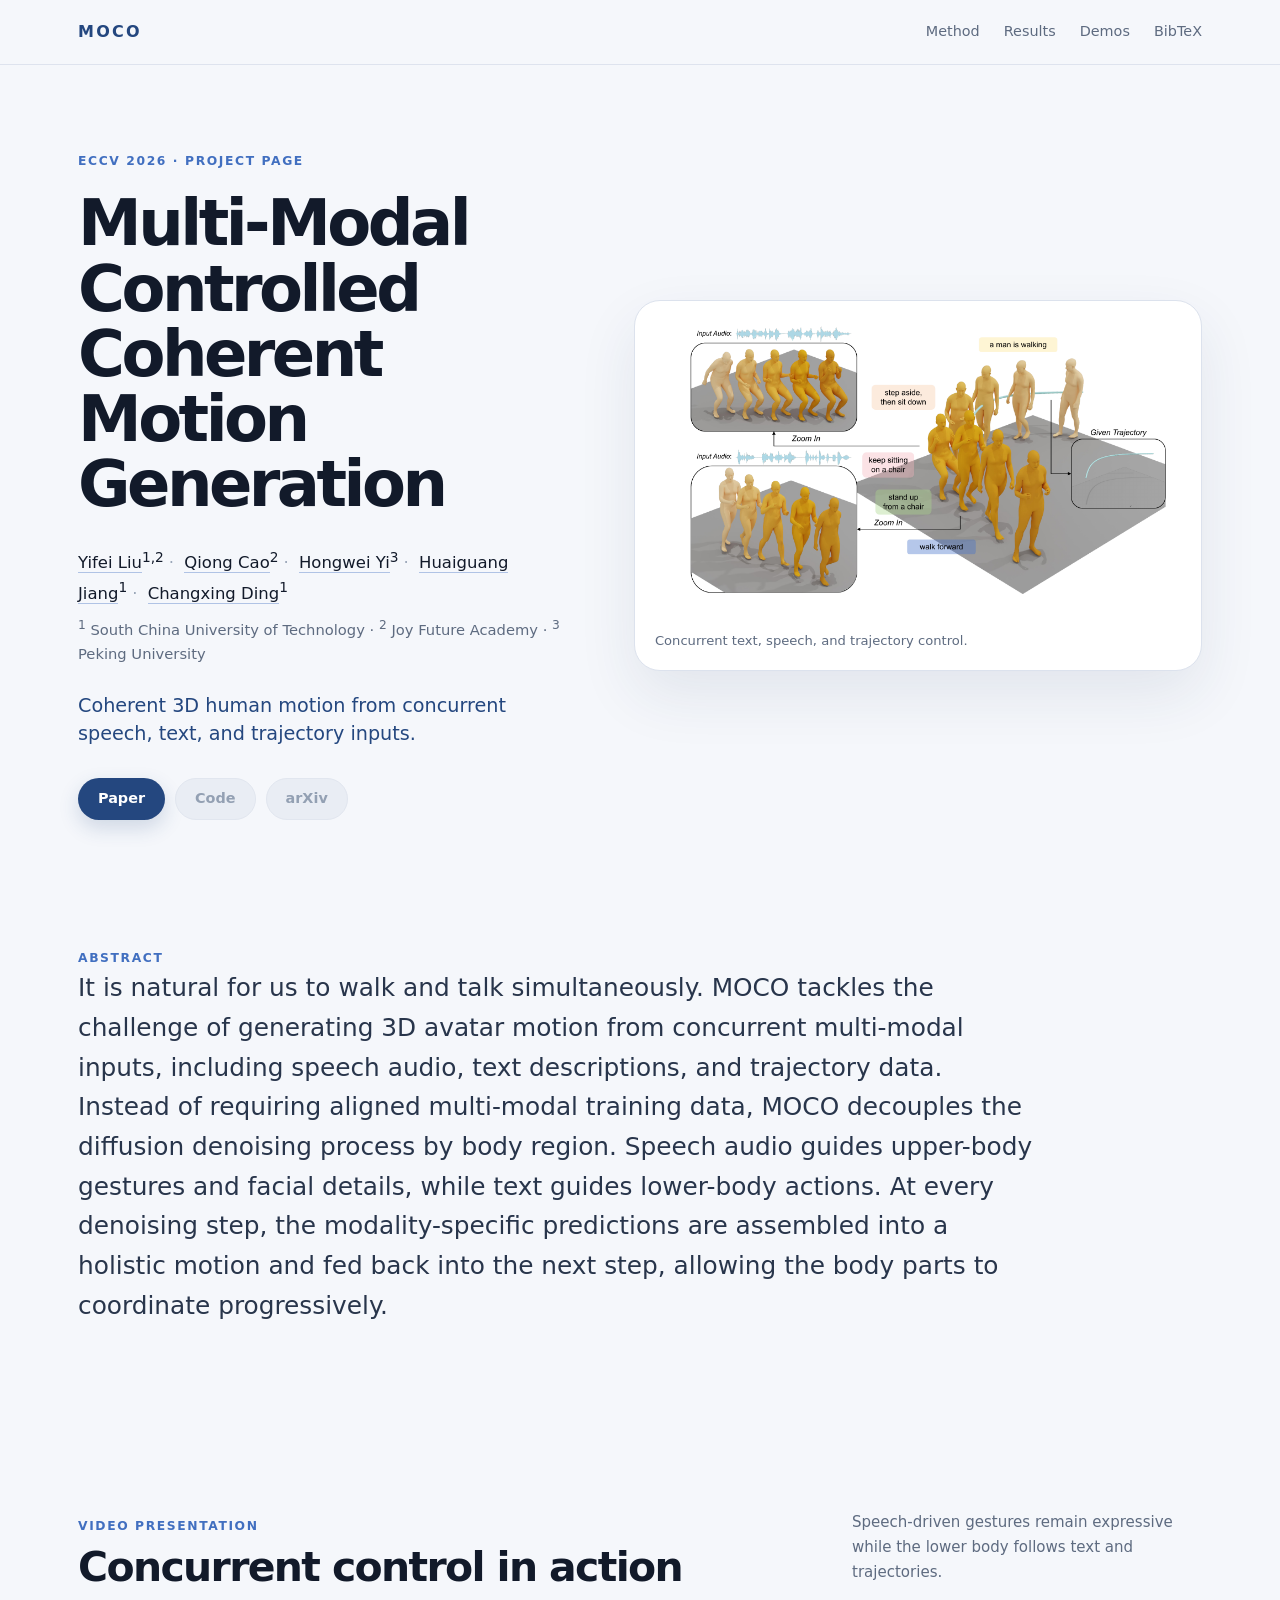
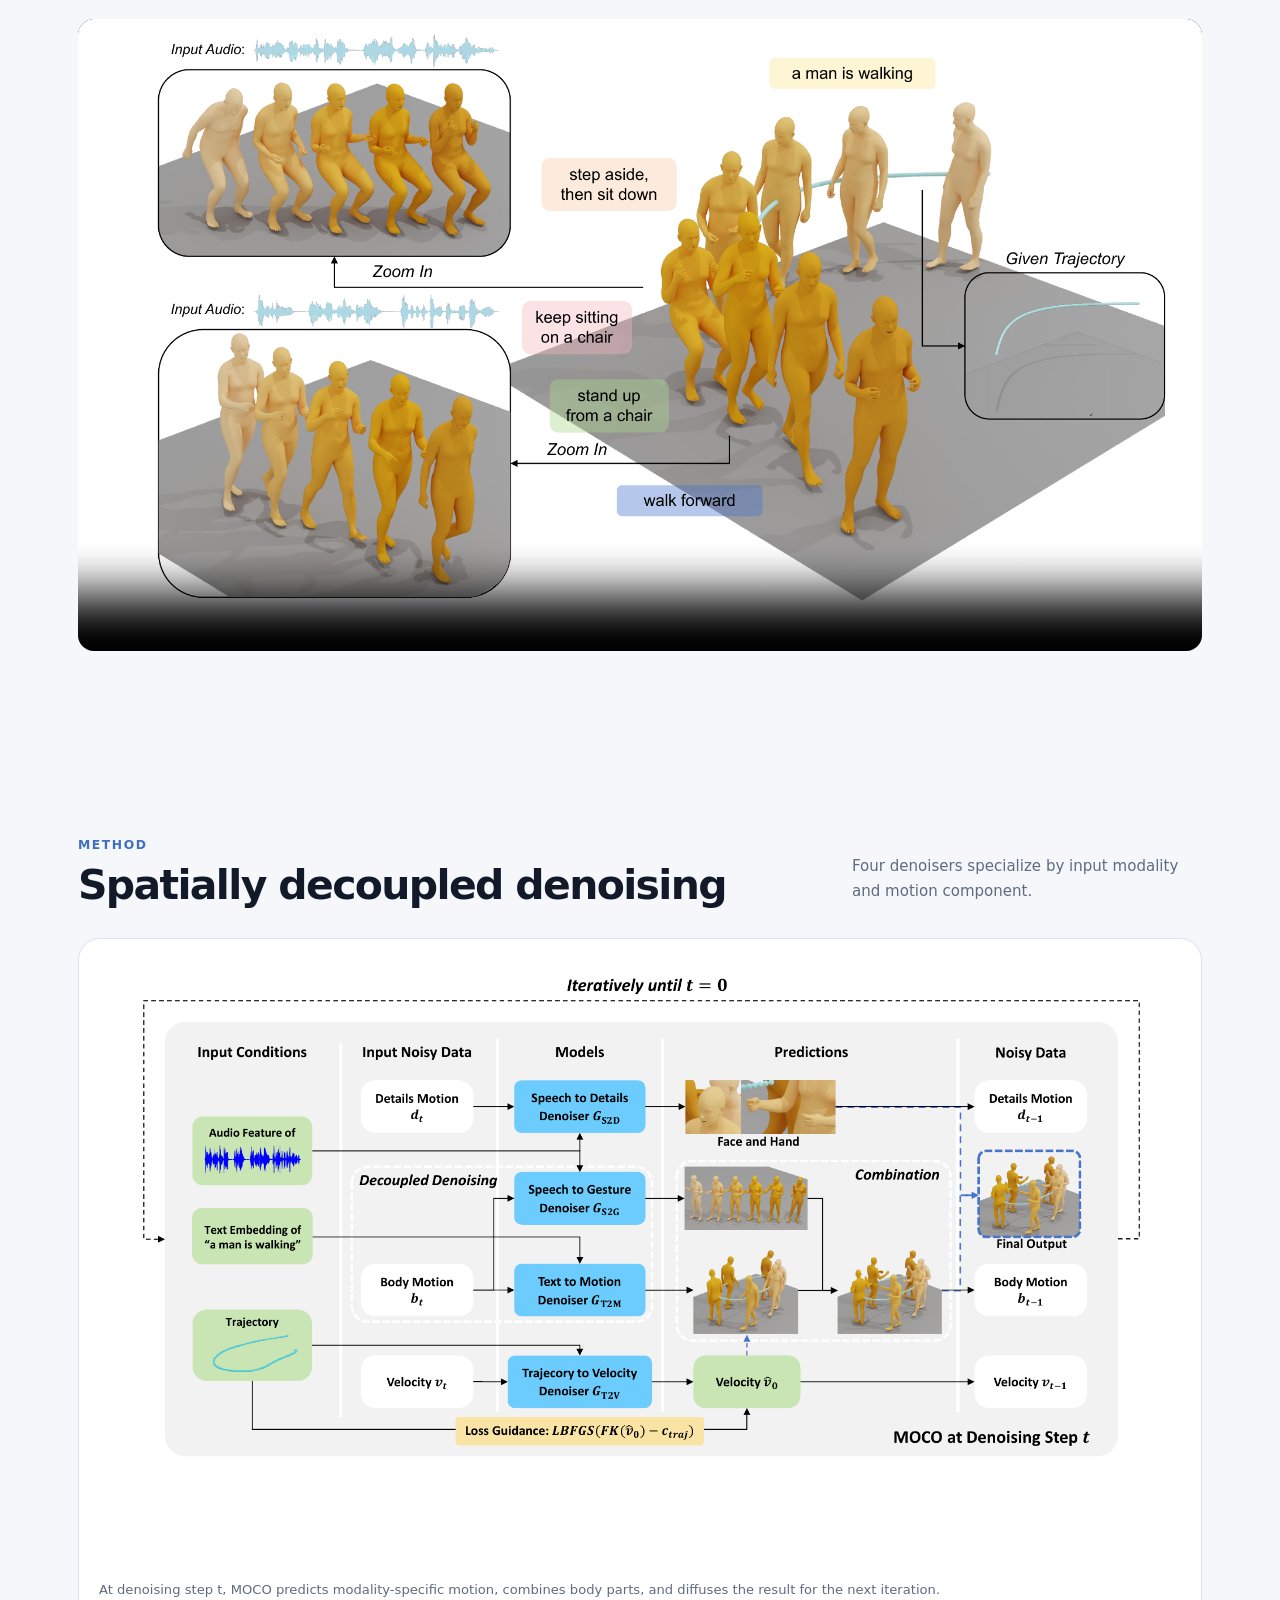
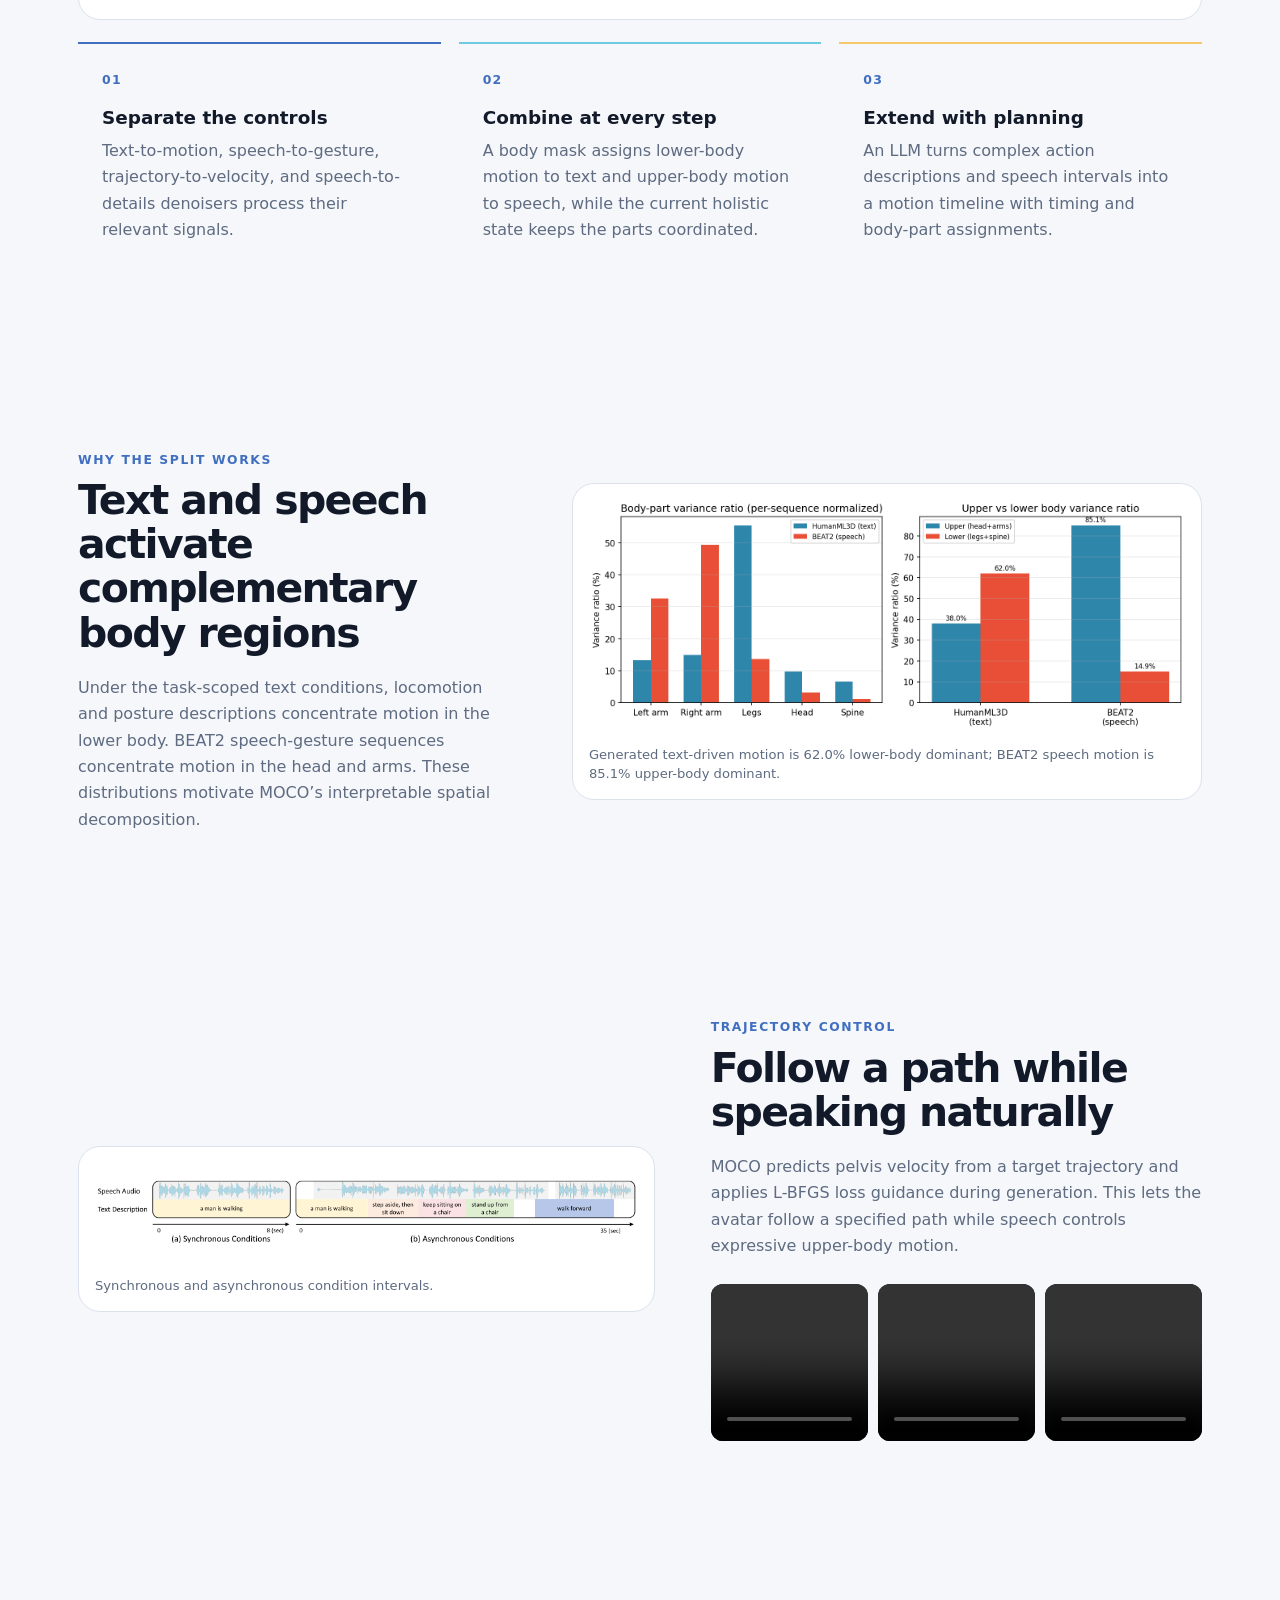
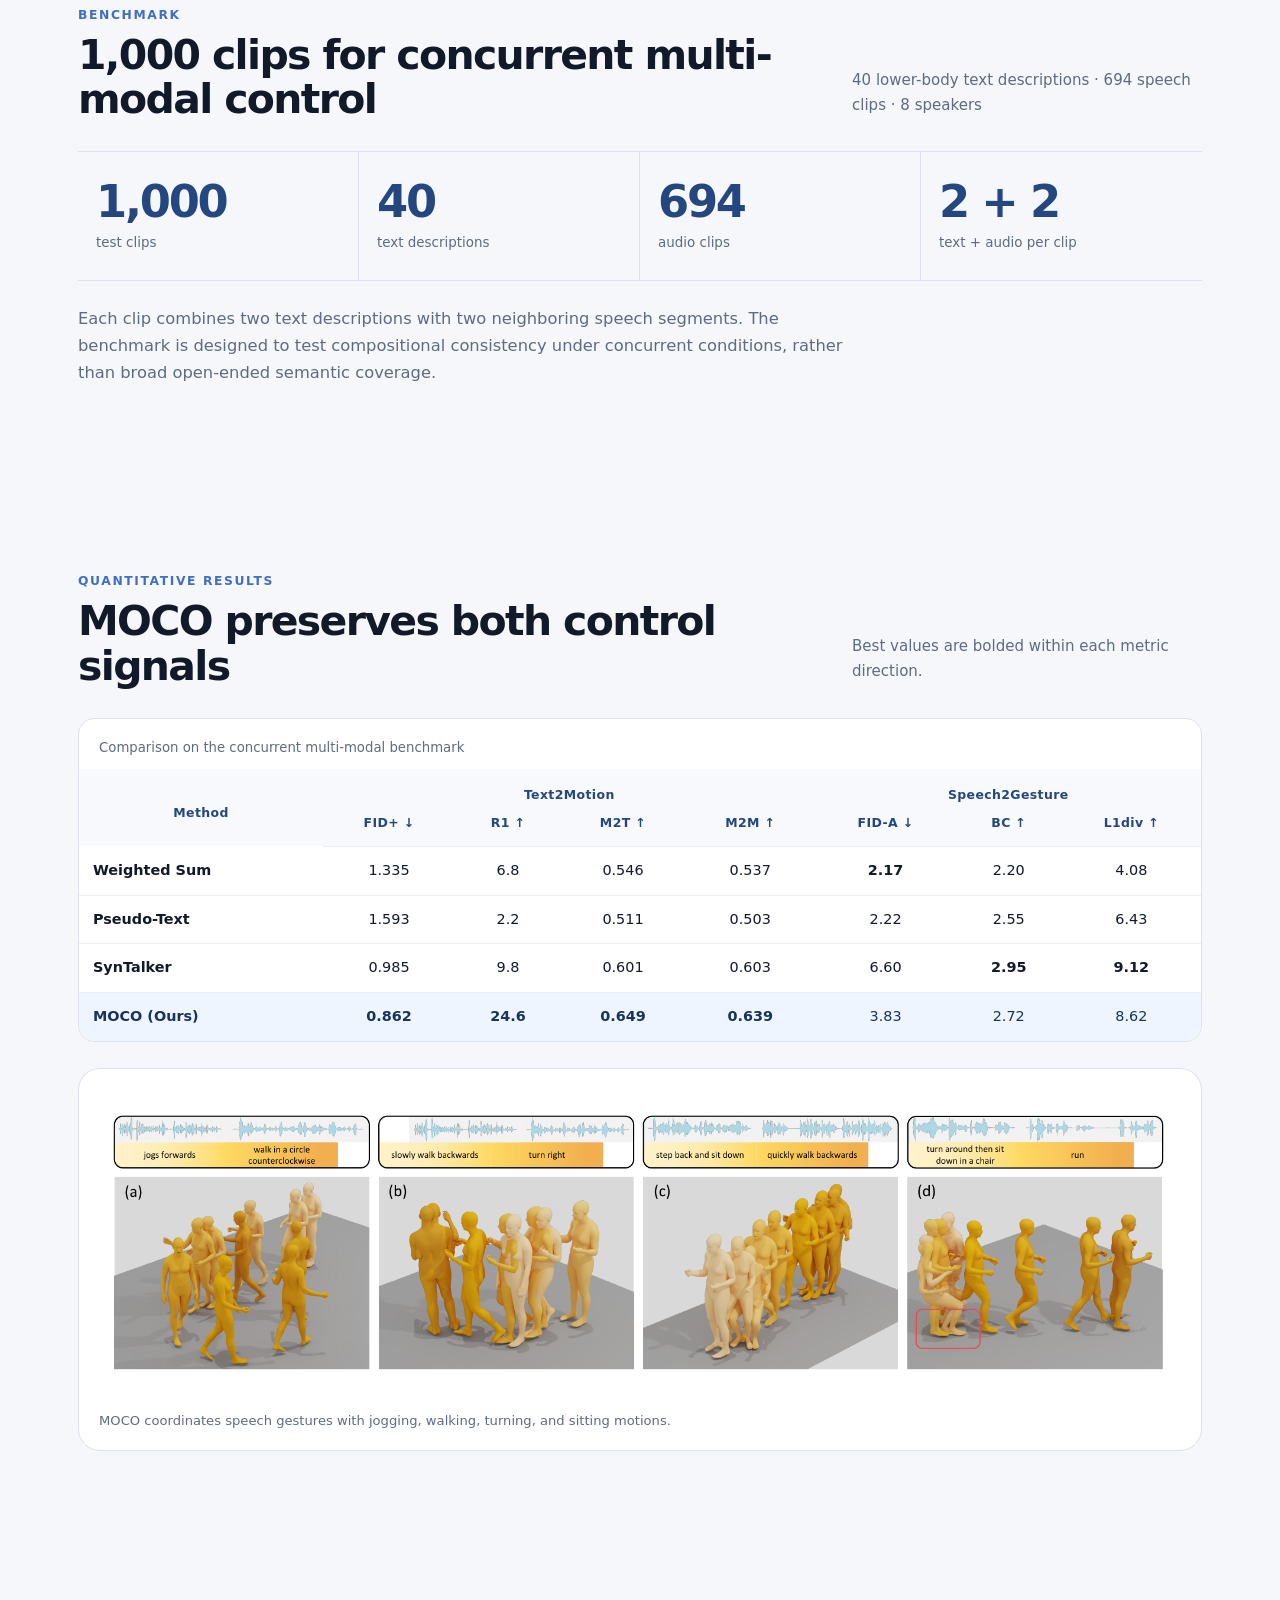
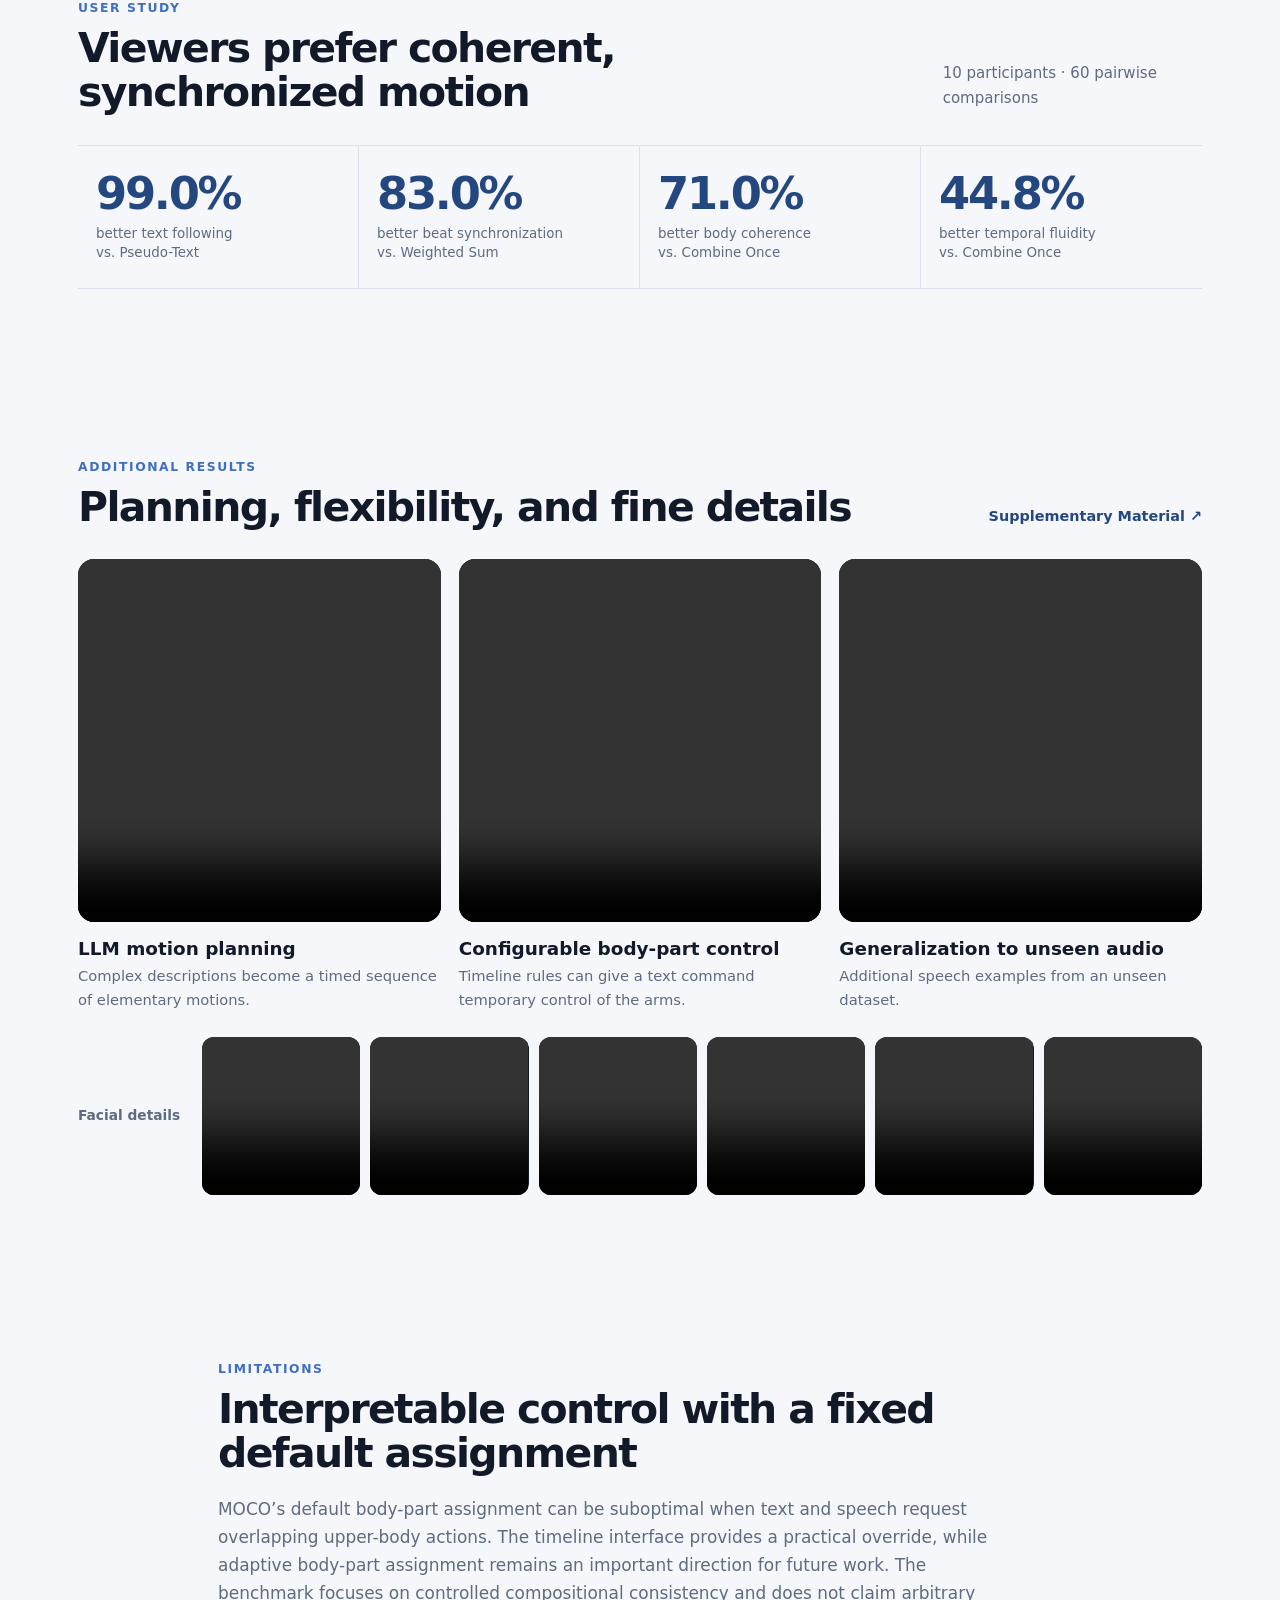
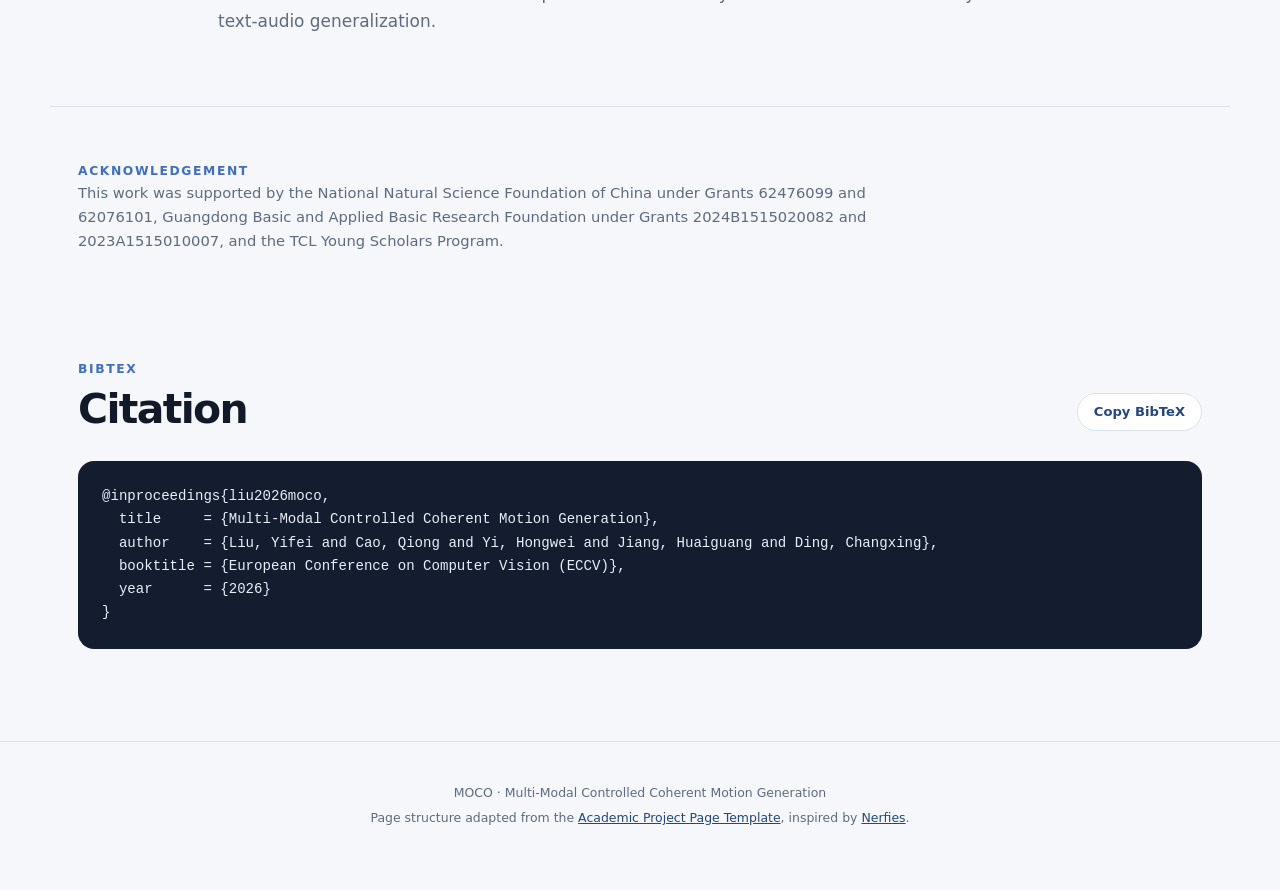
==== commit 0181c9de: "Tighten condition and qualitative figure crops" ====
--- a/MOCO/index.html
+++ b/MOCO/index.html
@@ -136,7 +136,9 @@
 
       <section class="section-shell split-section trajectory-section">
         <figure class="figure-card">
-          <img src="assets/images/condition-example.png" alt="Synchronous and asynchronous multi-modal conditions" loading="lazy" />
+          <div class="image-crop condition-crop">
+            <img src="assets/images/condition-example.png" alt="Synchronous and asynchronous multi-modal conditions" loading="lazy" />
+          </div>
           <figcaption>Synchronous and asynchronous condition intervals.</figcaption>
         </figure>
         <div class="split-copy">
@@ -207,7 +209,9 @@
           </table>
         </div>
         <figure class="figure-card figure-card-large result-figure">
-          <img src="assets/images/qualitative.png" alt="Qualitative samples generated by MOCO" loading="lazy" />
+          <div class="image-crop qualitative-crop">
+            <img src="assets/images/qualitative.png" alt="Qualitative samples generated by MOCO" loading="lazy" />
+          </div>
           <figcaption>MOCO coordinates speech gestures with jogging, walking, turning, and sitting motions.</figcaption>
         </figure>
       </section>
--- a/MOCO/styles.css
+++ b/MOCO/styles.css
@@ -108,6 +108,12 @@
 tbody tr:last-child th, tbody tr:last-child td { border-bottom: 0; }
 tbody tr.ours { background: #eef5ff; color: #17345f; }
 .result-figure { margin-top: 26px; }
+.image-crop { position: relative; overflow: hidden; width: 100%; background: #fff; }
+.figure-card .image-crop img { position: absolute; top: 0; max-width: none; height: auto; border-radius: 0; }
+.condition-crop { aspect-ratio: 1716 / 320; }
+.figure-card .condition-crop img { right: 0; width: 111.888%; transform: translateY(-23.148%); }
+.qualitative-crop { aspect-ratio: 1837 / 526; }
+.figure-card .qualitative-crop img { left: 0; width: 104.518%; transform: translate(-2.722%, -20.37%); }
 
 .study-section { padding-top: 55px; }
 .preference-grid { display: grid; grid-template-columns: repeat(4, 1fr); border-top: 1px solid var(--line); border-bottom: 1px solid var(--line); }
